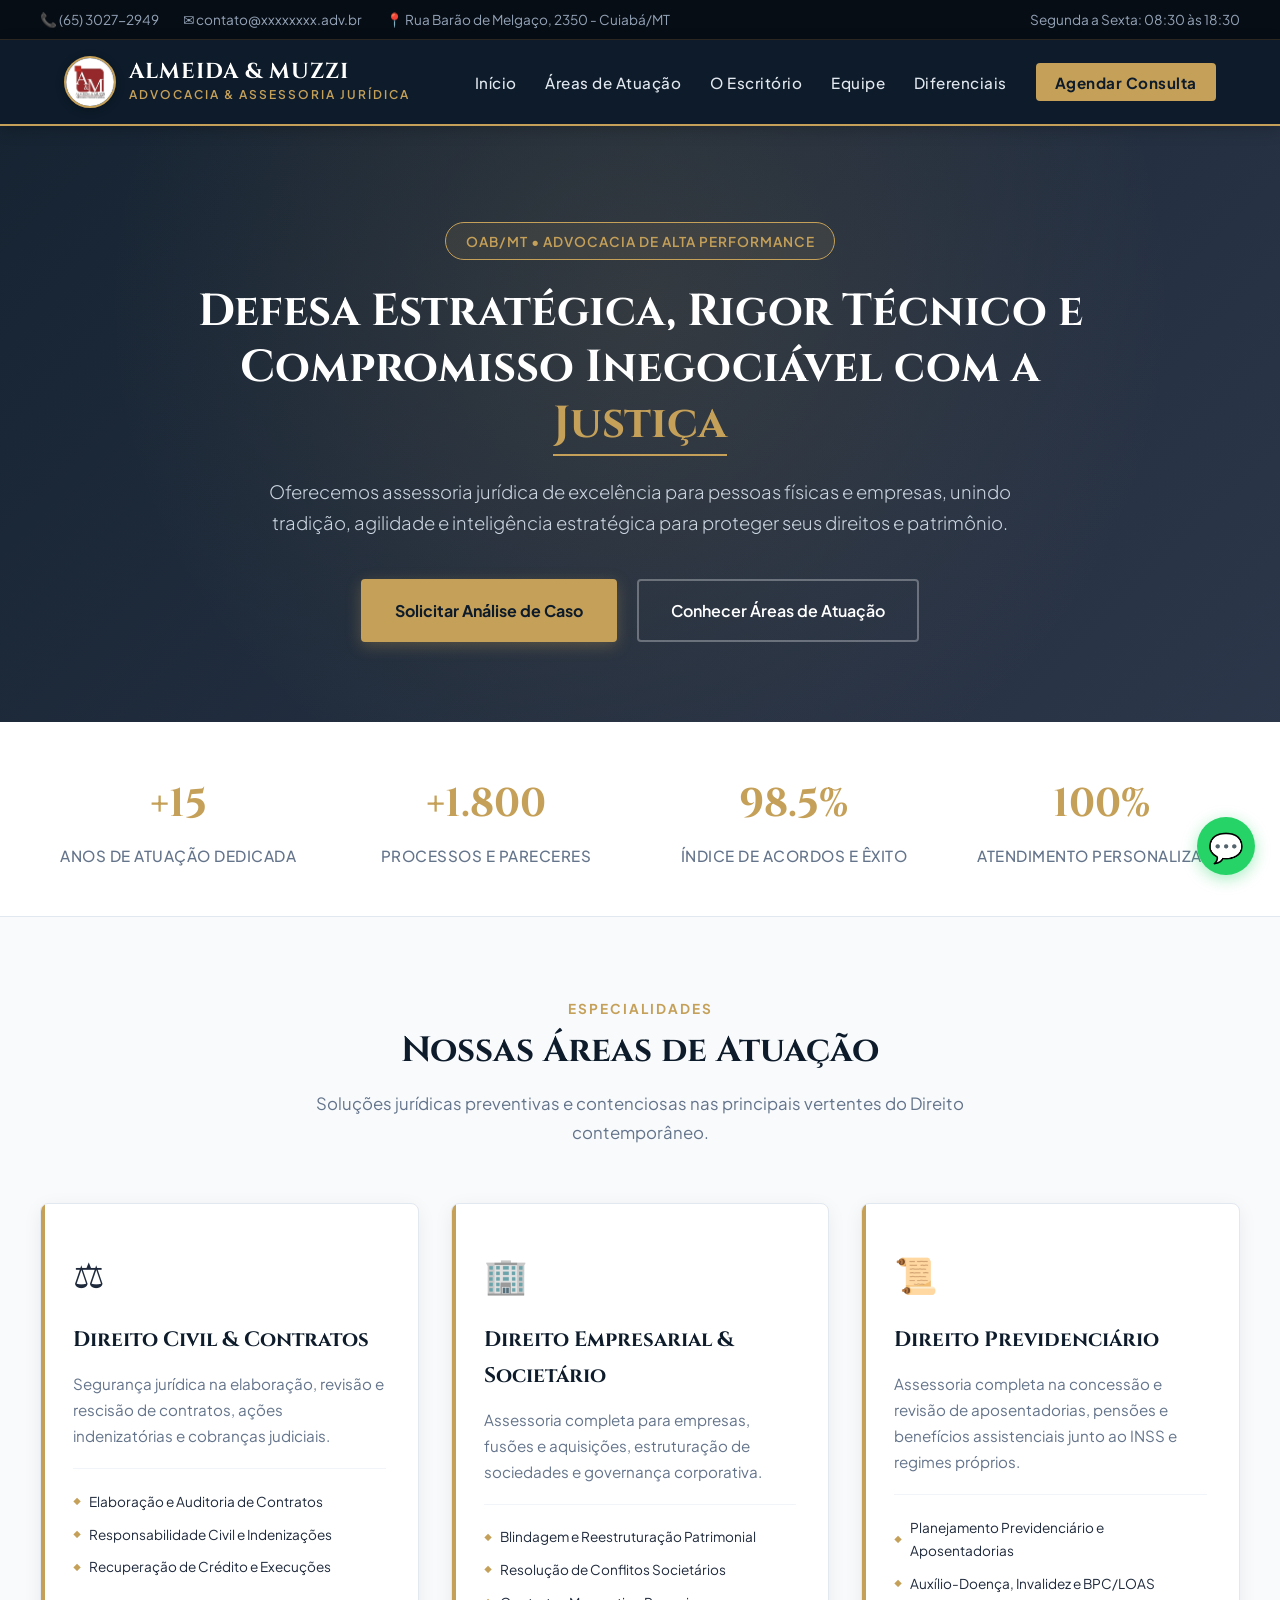
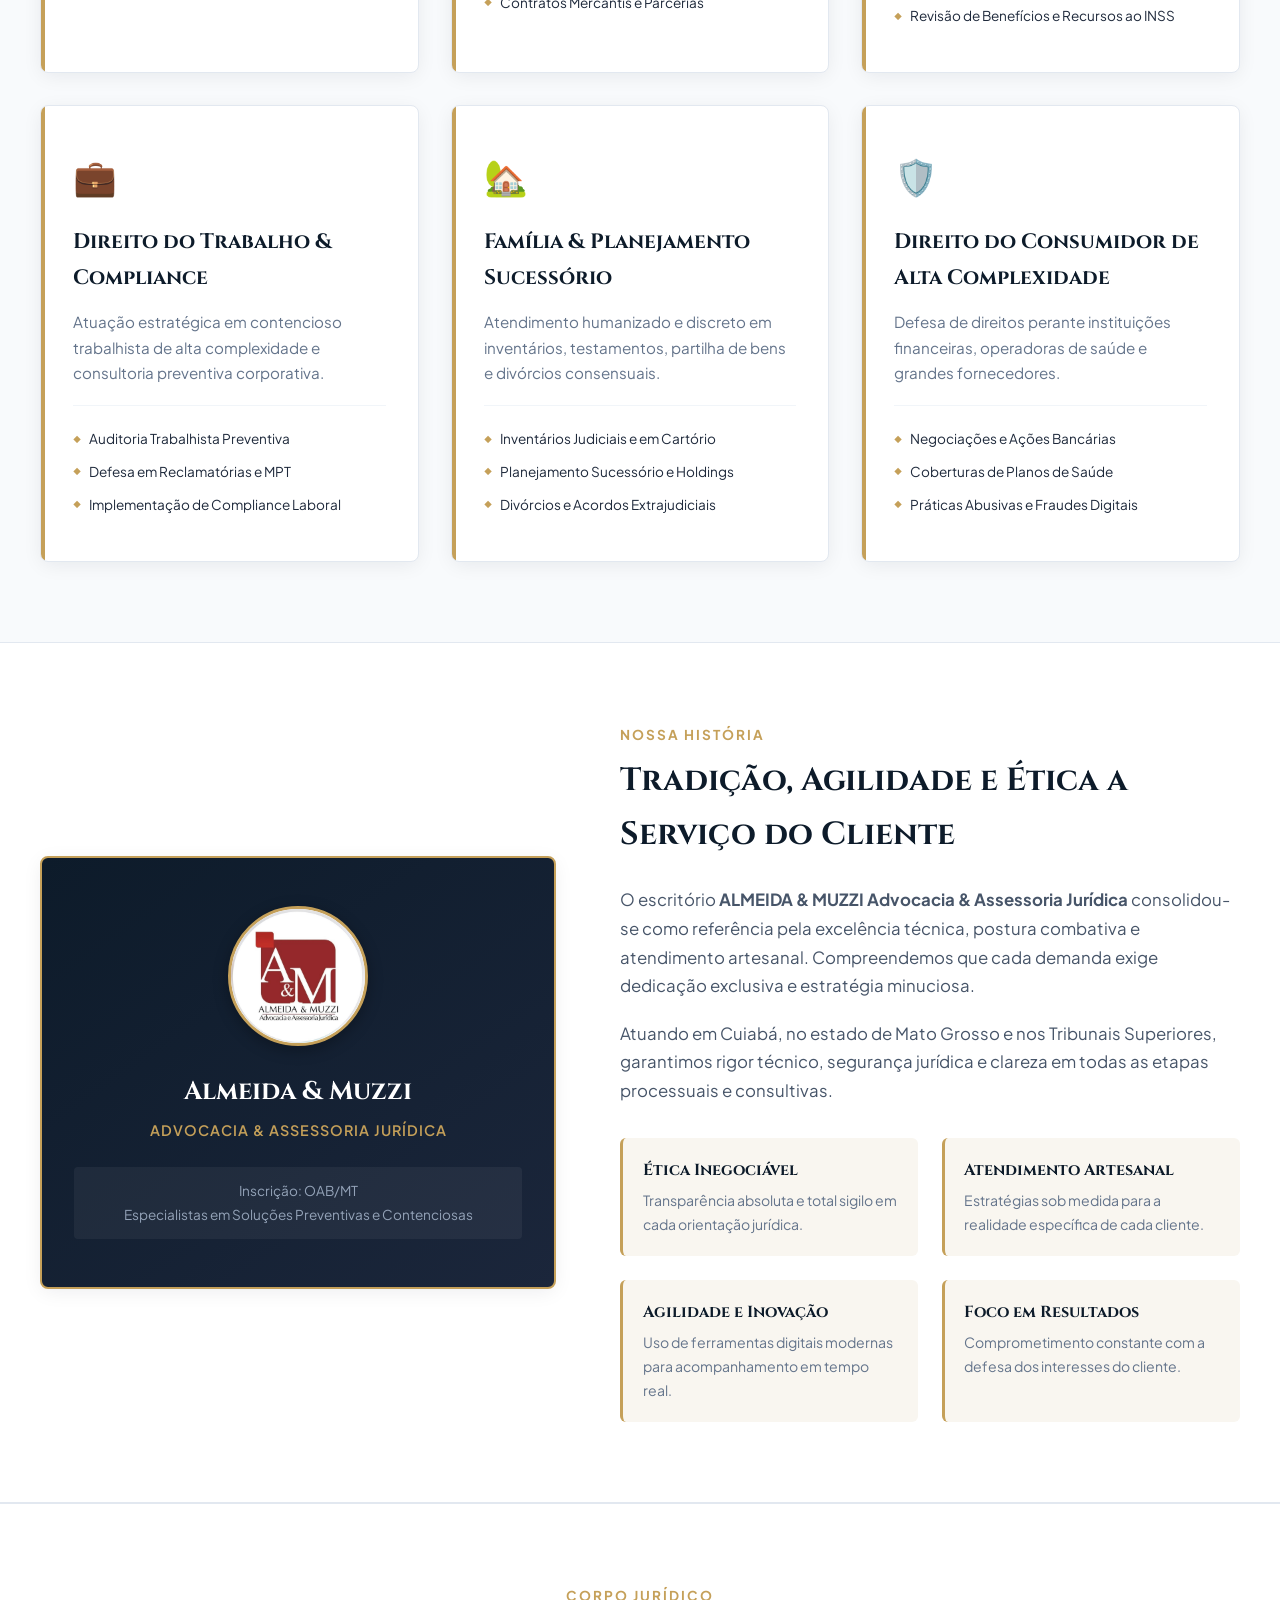
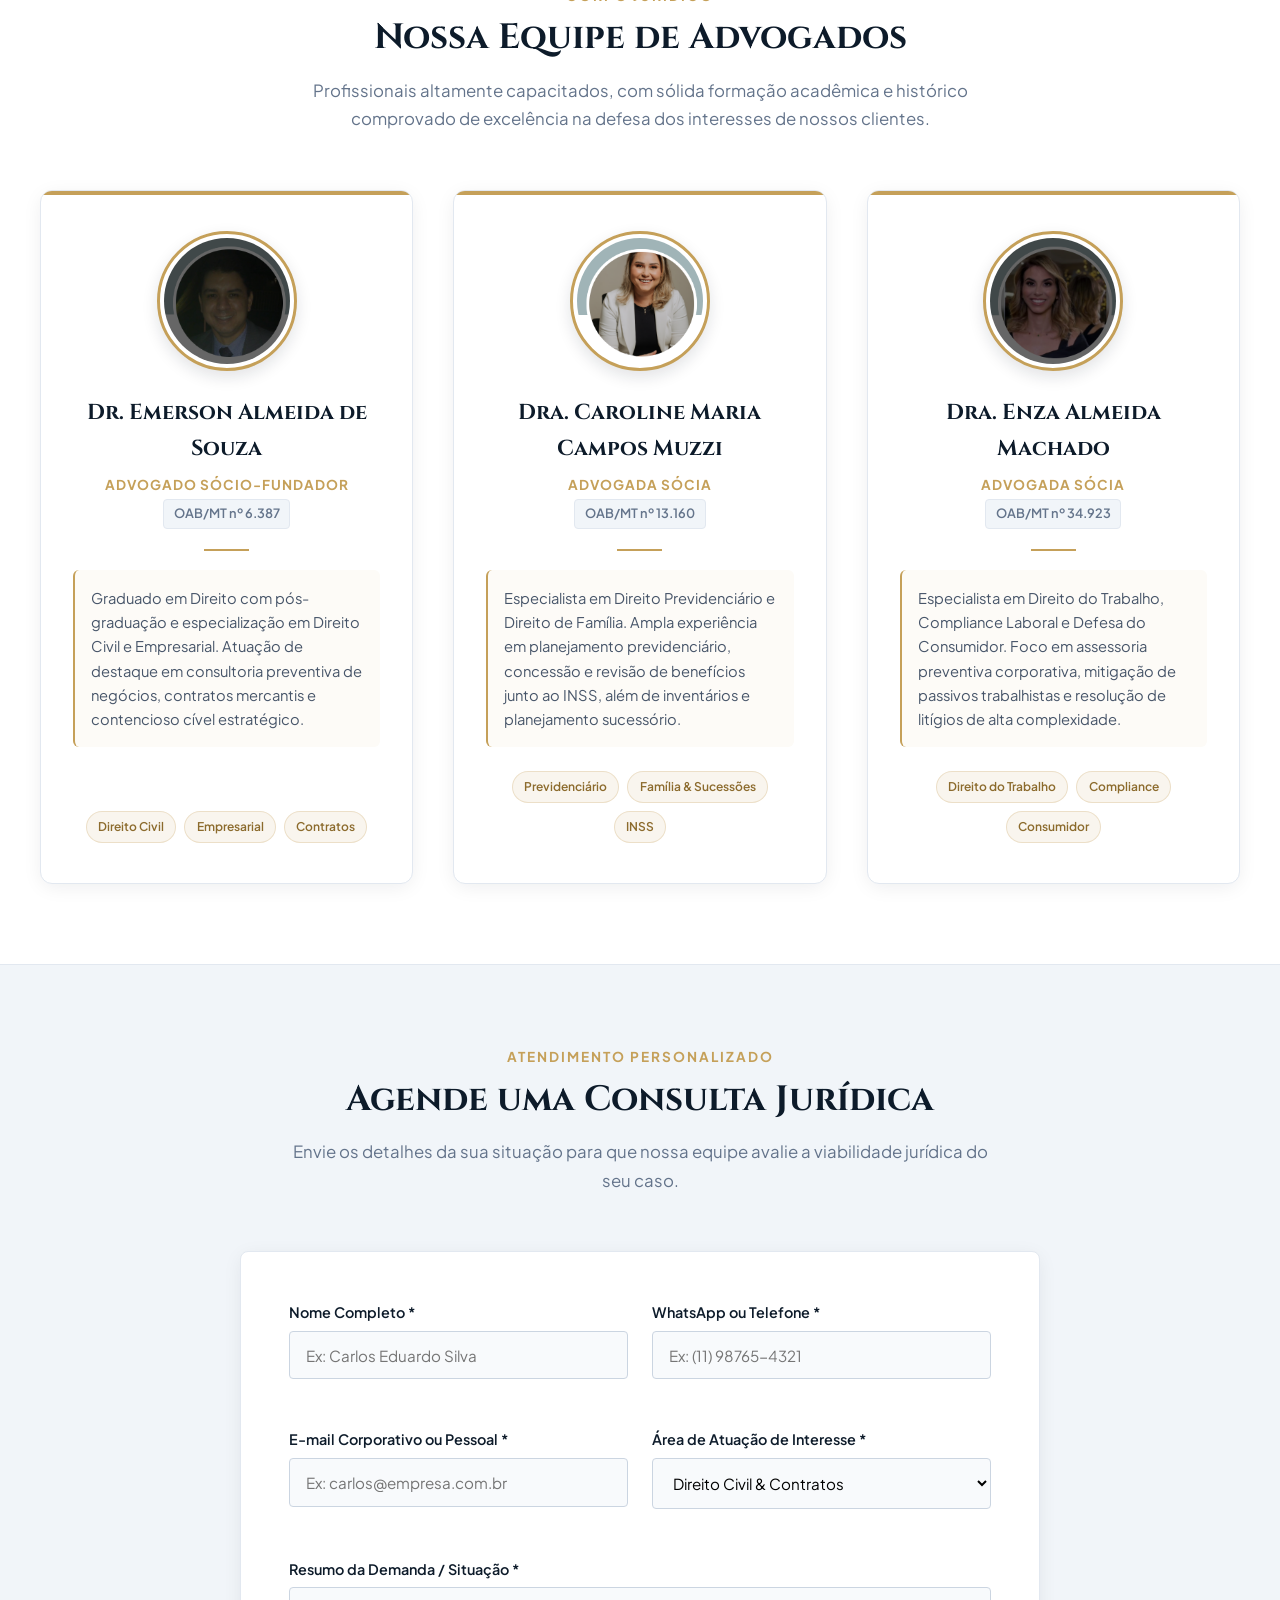
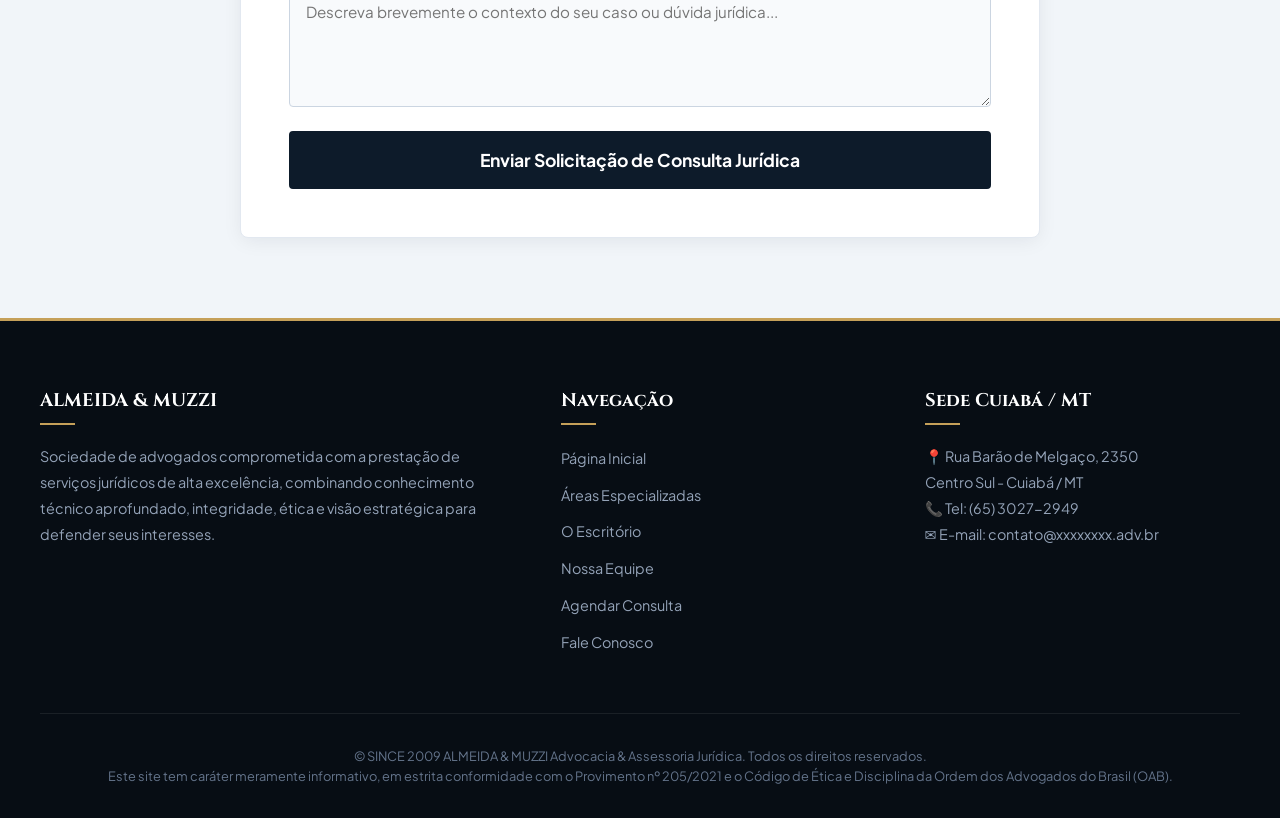
==== index.html @ ec12ce25 "first commit" ====
<!DOCTYPE html>
<html lang="pt-BR">
<head>
    <meta charset="UTF-8">
    <meta name="viewport" content="width=device-width, initial-scale=1.0">
    <title>ALMEIDA & MUZZI | Advocacia &amp; Assessoria Jurídica</title>
    
    <!-- Metatags para SEO e apresentação institucional -->
    <meta name="description" content="Escritório de advocacia especializado em Direito Civil, Empresarial, Previdenciário e Trabalhista. Atendimento personalizado de alta performance.">
    
    <!-- Favicon com a logo oficial -->
    <link rel="icon" type="image/jpeg" href="image/logo.jpg">
    
    <!-- Folha de estilos externa na pasta css -->
    <link rel="stylesheet" href="css/estilo.css">
    
    <!-- Script de interatividade externo na pasta javascript -->
    <script src="javascript/script.js" defer></script>
</head>
<body>

    <!-- BARRA SUPERIOR INSTITUCIONAL -->
    <div class="topo-institucional">
        <div class="topo-conteudo">
            <div class="contato-rapido">
                <span>📞 (65) 3027-2949</span>
                <span>✉️ contato@xxxxxxxx.adv.br</span>
                <span>📍 Rua Barão de Melgaço, 2350 - Cuiabá/MT</span>
            </div>
            <div>
                <span>Segunda a Sexta: 08:30 às 18:30</span>
            </div>
        </div>
    </div>

    <!-- CABEÇALHO SEMÂNTICO (<header>) -->
    <header class="cabecalho-principal">
        <div class="nav-container">
            <!-- Marca e Logotipo Oficial -->
            <a href="#inicio" class="marca-escritorio" aria-label="Página inicial de Almeida & Muzzi Advocacia">
                <img src="image/logo.jpg" alt="Logotipo Almeida &amp; Muzzi Advocacia e Assessoria Jurídica" class="logo-imagem">
                <div class="marca-texto">
                    <h1>ALMEIDA &amp; MUZZI</h1>
                    <span>Advocacia &amp; Assessoria Jurídica</span>
                </div>
            </a>

            <!-- Menu de Navegação Semântico (<nav>) -->
            <nav class="menu-navegacao" aria-label="Menu principal">
                <ul>
                    <li><a href="#inicio">Início</a></li>
                    <li><a href="#areas">Áreas de Atuação</a></li>
                    <li><a href="#sobre">O Escritório</a></li>
                    <li><a href="#equipe">Equipe</a></li>
                    <li><a href="#diferenciais">Diferenciais</a></li>
                    <li><a href="#agendamento" class="btn-consulta-header">Agendar Consulta</a></li>
                </ul>
            </nav>
        </div>
    </header>

    <!-- CONTEÚDO PRINCIPAL (<main>) -->
    <main>

        <!-- SEÇÃO HERO / BANNER PRINCIPAL -->
        <section id="inicio" class="hero-advocacia">
            <div class="hero-conteudo">
                <div class="selo-oab">OAB/MT • Advocacia de Alta Performance</div>
                <h2>Defesa Estratégica, Rigor Técnico e Compromisso Inegociável com a <em>Justiça</em></h2>
                <p class="hero-descricao">
                    Oferecemos assessoria jurídica de excelência para pessoas físicas e empresas, unindo tradição, agilidade e inteligência estratégica para proteger seus direitos e patrimônio.
                </p>
                <div class="hero-botoes">
                    <a href="#agendamento" class="btn-ouro">Solicitar Análise de Caso</a>
                    <a href="#areas" class="btn-transparente">Conhecer Áreas de Atuação</a>
                </div>
            </div>
        </section>

        <!-- FAIXA DE ESTATÍSTICAS E CONQUISTAS -->
        <section class="faixa-estatisticas" aria-label="Métricas e conquistas do escritório">
            <div class="grid-estatisticas">
                <div class="item-stat">
                    <h3>+15</h3>
                    <p>Anos de Atuação Dedicada</p>
                </div>
                <div class="item-stat">
                    <h3>+1.800</h3>
                    <p>Processos e Pareceres</p>
                </div>
                <div class="item-stat">
                    <h3>98.5%</h3>
                    <p>Índice de Acordos e Êxito</p>
                </div>
                <div class="item-stat">
                    <h3>100%</h3>
                    <p>Atendimento Personalizado</p>
                </div>
            </div>
        </section>

        <!-- SEÇÃO: ÁREAS DE ATUAÇÃO -->
        <section id="areas" class="secao">
            <div class="container">
                <div class="cabecalho-secao">
                    <span class="subtitulo-secao">Especialidades</span>
                    <h2 class="titulo-secao">Nossas Áreas de Atuação</h2>
                    <p class="descricao-secao">
                        Soluções jurídicas preventivas e contenciosas nas principais vertentes do Direito contemporâneo.
                    </p>
                </div>

                <div class="grid-areas">
                    <!-- Área 1 -->
                    <article class="card-area">
                        <span class="icone-area">⚖️</span>
                        <h3>Direito Civil &amp; Contratos</h3>
                        <p>Segurança jurídica na elaboração, revisão e rescisão de contratos, ações indenizatórias e cobranças judiciais.</p>
                        <ul class="lista-servicos">
                            <li>Elaboração e Auditoria de Contratos</li>
                            <li>Responsabilidade Civil e Indenizações</li>
                            <li>Recuperação de Crédito e Execuções</li>
                        </ul>
                    </article>

                    <!-- Área 2 -->
                    <article class="card-area">
                        <span class="icone-area">🏢</span>
                        <h3>Direito Empresarial &amp; Societário</h3>
                        <p>Assessoria completa para empresas, fusões e aquisições, estruturação de sociedades e governança corporativa.</p>
                        <ul class="lista-servicos">
                            <li>Blindagem e Reestruturação Patrimonial</li>
                            <li>Resolução de Conflitos Societários</li>
                            <li>Contratos Mercantis e Parcerias</li>
                        </ul>
                    </article>

                    <!-- Área 3 -->
                    <article class="card-area">
                        <span class="icone-area">📜</span>
                        <h3>Direito Previdenciário</h3>
                        <p>Assessoria completa na concessão e revisão de aposentadorias, pensões e benefícios assistenciais junto ao INSS e regimes próprios.</p>
                        <ul class="lista-servicos">
                            <li>Planejamento Previdenciário e Aposentadorias</li>
                            <li>Auxílio-Doença, Invalidez e BPC/LOAS</li>
                            <li>Revisão de Benefícios e Recursos ao INSS</li>
                        </ul>
                    </article>

                    <!-- Área 4 -->
                    <article class="card-area">
                        <span class="icone-area">💼</span>
                        <h3>Direito do Trabalho &amp; Compliance</h3>
                        <p>Atuação estratégica em contencioso trabalhista de alta complexidade e consultoria preventiva corporativa.</p>
                        <ul class="lista-servicos">
                            <li>Auditoria Trabalhista Preventiva</li>
                            <li>Defesa em Reclamatórias e MPT</li>
                            <li>Implementação de Compliance Laboral</li>
                        </ul>
                    </article>

                    <!-- Área 5 -->
                    <article class="card-area">
                        <span class="icone-area">🏡</span>
                        <h3>Família &amp; Planejamento Sucessório</h3>
                        <p>Atendimento humanizado e discreto em inventários, testamentos, partilha de bens e divórcios consensuais.</p>
                        <ul class="lista-servicos">
                            <li>Inventários Judiciais e em Cartório</li>
                            <li>Planejamento Sucessório e Holdings</li>
                            <li>Divórcios e Acordos Extrajudiciais</li>
                        </ul>
                    </article>

                    <!-- Área 6 -->
                    <article class="card-area">
                        <span class="icone-area">🛡️</span>
                        <h3>Direito do Consumidor de Alta Complexidade</h3>
                        <p>Defesa de direitos perante instituições financeiras, operadoras de saúde e grandes fornecedores.</p>
                        <ul class="lista-servicos">
                            <li>Negociações e Ações Bancárias</li>
                            <li>Coberturas de Planos de Saúde</li>
                            <li>Práticas Abusivas e Fraudes Digitais</li>
                        </ul>
                    </article>
                </div>
            </div>
        </section>

        <!-- SEÇÃO: QUEM SOMOS / ADVOGADO PRINCIPAL -->
        <section id="sobre" class="secao secao-sobre">
            <div class="container">
                <div class="layout-sobre">
                    <!-- Cartão Institucional dos Sócios -->
                    <div class="perfil-advogado">
                        <div class="avatar-advogado">
                            <img src="image/logo.jpg" alt="Logotipo Oficial Almeida &amp; Muzzi Advocacia">
                        </div>
                        <h3>Almeida &amp; Muzzi</h3>
                        <p class="perfil-cargo">Advocacia &amp; Assessoria Jurídica</p>
                        <div class="credenciais-oab">
                            <p>Inscrição: OAB/MT</p>
                            <p>Especialistas em Soluções Preventivas e Contenciosas</p>
                        </div>
                    </div>

                    <!-- Texto Institucional e Valores -->
                    <div class="texto-sobre">
                        <span class="subtitulo-secao">Nossa História</span>
                        <h3>Tradição, Agilidade e Ética a Serviço do Cliente</h3>
                        <p>
                            O escritório <strong>ALMEIDA &amp; MUZZI Advocacia &amp; Assessoria Jurídica</strong> consolidou-se como referência pela excelência técnica, postura combativa e atendimento artesanal. Compreendemos que cada demanda exige dedicação exclusiva e estratégia minuciosa.
                        </p>
                        <p>
                            Atuando em Cuiabá, no estado de Mato Grosso e nos Tribunais Superiores, garantimos rigor técnico, segurança jurídica e clareza em todas as etapas processuais e consultivas.
                        </p>

                        <!-- Pilares Éticos -->
                        <div class="pilares-eticos" id="diferenciais">
                            <div class="pilar">
                                <strong>Ética Inegociável</strong>
                                <p>Transparência absoluta e total sigilo em cada orientação jurídica.</p>
                            </div>
                            <div class="pilar">
                                <strong>Atendimento Artesanal</strong>
                                <p>Estratégias sob medida para a realidade específica de cada cliente.</p>
                            </div>
                            <div class="pilar">
                                <strong>Agilidade e Inovação</strong>
                                <p>Uso de ferramentas digitais modernas para acompanhamento em tempo real.</p>
                            </div>
                            <div class="pilar">
                                <strong>Foco em Resultados</strong>
                                <p>Comprometimento constante com a defesa dos interesses do cliente.</p>
                            </div>
                        </div>
                    </div>
                </div>
            </div>
        </section>

        <!-- SEÇÃO: CORPO JURÍDICO / EQUIPE -->
        <section id="equipe" class="secao secao-equipe">
            <div class="container">
                <div class="cabecalho-secao">
                    <span class="subtitulo-secao">Corpo Jurídico</span>
                    <h2 class="titulo-secao">Nossa Equipe de Advogados</h2>
                    <p class="descricao-secao">
                        Profissionais altamente capacitados, com sólida formação acadêmica e histórico comprovado de excelência na defesa dos interesses de nossos clientes.
                    </p>
                </div>

                <div class="grid-equipe">
                    <!-- Profissional 1 -->
                    <article class="card-membro">
                        <div class="moldura-foto-membro">
                            <img src="image/equipe-1.png" alt="Foto do Dr. Hermes Pamplona" class="foto-membro">
                        </div>
                        <div class="info-membro">
                            <h3>Dr. Emerson Almeida de Souza</h3>
                            <p class="cargo-membro">Advogado Sócio-Fundador</p>
                            <span class="oab-membro">OAB/MT nº 6.387</span>
                            <div class="divisor-membro"></div>
                            <p class="curriculo-membro">
                                Graduado em Direito com pós-graduação e especialização em Direito Civil e Empresarial. Atuação de destaque em consultoria preventiva de negócios, contratos mercantis e contencioso cível estratégico.
                            </p>
                            <div class="especialidades-membro">
                                <span>Direito Civil</span>
                                <span>Empresarial</span>
                                <span>Contratos</span>
                            </div>
                        </div>
                    </article>

                    <!-- Profissional 2 -->
                    <article class="card-membro">
                        <div class="moldura-foto-membro">
                            <img src="image/equipe-2.png" alt="Foto da Dra. [Nome da Advogada]" class="foto-membro">
                        </div>
                        <div class="info-membro">
                            <h3>Dra. Caroline Maria Campos Muzzi</h3>
                            <p class="cargo-membro">Advogada Sócia</p>
                            <span class="oab-membro">OAB/MT nº 13.160</span>
                            <div class="divisor-membro"></div>
                            <p class="curriculo-membro">
                                Especialista em Direito Previdenciário e Direito de Família. Ampla experiência em planejamento previdenciário, concessão e revisão de benefícios junto ao INSS, além de inventários e planejamento sucessório.
                            </p>
                            <div class="especialidades-membro">
                                <span>Previdenciário</span>
                                <span>Família &amp; Sucessões</span>
                                <span>INSS</span>
                            </div>
                        </div>
                    </article>

                    <!-- Profissional 3 -->
                    <article class="card-membro">
                        <div class="moldura-foto-membro">
                            <img src="image/equipe-3.png" alt="Foto da Dra. [Nome da Advogada]" class="foto-membro">
                        </div>
                        <div class="info-membro">
                            <h3>Dra. Enza Almeida Machado</h3>
                            <p class="cargo-membro">Advogada Sócia</p>
                            <span class="oab-membro">OAB/MT nº 34.923</span>
                            <div class="divisor-membro"></div>
                            <p class="curriculo-membro">
                                Especialista em Direito do Trabalho, Compliance Laboral e Defesa do Consumidor. Foco em assessoria preventiva corporativa, mitigação de passivos trabalhistas e resolução de litígios de alta complexidade.
                            </p>
                            <div class="especialidades-membro">
                                <span>Direito do Trabalho</span>
                                <span>Compliance</span>
                                <span>Consumidor</span>
                            </div>
                        </div>
                    </article>
                </div>
            </div>
        </section>

        <!-- SEÇÃO INTERATIVA: AGENDAMENTO DE CONSULTA -->
        <section id="agendamento" class="secao secao-agendamento">
            <div class="container">
                <div class="cabecalho-secao">
                    <span class="subtitulo-secao">Atendimento Personalizado</span>
                    <h2 class="titulo-secao">Agende uma Consulta Jurídica</h2>
                    <p class="descricao-secao">
                        Envie os detalhes da sua situação para que nossa equipe avalie a viabilidade jurídica do seu caso.
                    </p>
                </div>

                <div class="card-formulario-consulta">
                    <form id="form-consulta" novalidate>
                        <div class="grupo-campos">
                            <div class="campo">
                                <label for="nome">Nome Completo *</label>
                                <input type="text" id="nome" name="nome" placeholder="Ex: Carlos Eduardo Silva" required>
                            </div>
                            <div class="campo">
                                <label for="telefone">WhatsApp ou Telefone *</label>
                                <input type="tel" id="telefone" name="telefone" placeholder="Ex: (11) 98765-4321" required>
                            </div>
                        </div>

                        <div class="grupo-campos">
                            <div class="campo">
                                <label for="email">E-mail Corporativo ou Pessoal *</label>
                                <input type="email" id="email" name="email" placeholder="Ex: carlos@empresa.com.br" required>
                            </div>
                            <div class="campo">
                                <label for="area">Área de Atuação de Interesse *</label>
                                <select id="area" name="area" required>
                                    <option value="Direito Civil &amp; Contratos">Direito Civil &amp; Contratos</option>
                                    <option value="Direito Empresarial &amp; Societário">Direito Empresarial &amp; Societário</option>
                                    <option value="Direito Previdenciário">Direito Previdenciário &amp; Benefícios</option>
                                    <option value="Direito do Trabalho">Direito do Trabalho &amp; Compliance</option>
                                    <option value="Direito de Família &amp; Sucessões">Direito de Família &amp; Sucessões</option>
                                    <option value="Outro Assunto Jurídico">Outro Assunto Jurídico</option>
                                </select>
                            </div>
                        </div>

                        <div class="campo">
                            <label for="mensagem">Resumo da Demanda / Situação *</label>
                            <textarea id="mensagem" name="mensagem" placeholder="Descreva brevemente o contexto do seu caso ou dúvida jurídica..." required></textarea>
                        </div>

                        <!-- Botão interativo de submissão -->
                        <button type="submit" id="btn-submeter" class="btn-submeter-consulta">
                            Enviar Solicitação de Consulta Jurídica
                        </button>

                        <!-- Mensagem dinâmica de confirmação via JS -->
                        <div id="mensagem-confirmacao" class="mensagem-confirmacao" role="alert"></div>
                    </form>
                </div>
            </div>
        </section>

    </main>

    <!-- RODAPÉ INSTITUCIONAL (<footer>) -->
    <footer class="rodape-advocacia" id="contato">
        <div class="grid-rodape">
            <!-- Coluna 1: Sobre o Escritório -->
            <div class="coluna-rodape">
                <h4>ALMEIDA &amp; MUZZI</h4>
                <p>
                    Sociedade de advogados comprometida com a prestação de serviços jurídicos de alta excelência, combinando conhecimento técnico aprofundado, integridade, ética e visão estratégica para defender seus interesses.
                </p>
            </div>

            <!-- Coluna 2: Links Rápidos -->
            <div class="coluna-rodape">
                <h4>Navegação</h4>
                <ul class="links-rodape">
                    <li><a href="#inicio">Página Inicial</a></li>
                    <li><a href="#areas">Áreas Especializadas</a></li>
                    <li><a href="#sobre">O Escritório</a></li>
                    <li><a href="#equipe">Nossa Equipe</a></li>
                    <li><a href="#agendamento">Agendar Consulta</a></li>
                    <li><a href="#contato">Fale Conosco</a></li>
                </ul>
            </div>

            <!-- Coluna 3: Contato & Localização -->
            <div class="coluna-rodape">
                <h4>Sede Cuiabá / MT</h4>
                <address style="font-style: normal; font-size: 0.9rem; line-height: 1.8;">
                    <p>📍 Rua Barão de Melgaço, 2350</p>
                    <p>Centro Sul - Cuiabá / MT</p>
                    <p>📞 Tel: (65) 3027-2949</p>
                    <p>✉️ E-mail: contato@xxxxxxxx.adv.br</p>
                </address>
            </div>
        </div>

        <!-- AVISO DE CONFORMIDADE COM A OAB -->
        <div class="aviso-oab">
            <p>
                &copy; SINCE 2009 ALMEIDA &amp; MUZZI Advocacia &amp; Assessoria Jurídica. Todos os direitos reservados.<br>
                Este site tem caráter meramente informativo, em estrita conformidade com o Provimento nº 205/2021 e o Código de Ética e Disciplina da Ordem dos Advogados do Brasil (OAB).
            </p>
        </div>
    </footer>

    <!-- BOTÃO FLUTUANTE PARA CONTATO RÁPIDO -->
    <a href="#agendamento" class="whatsapp-flutuante" aria-label="Solicitar agendamento rápido" title="Solicitar agendamento">💬</a>

</body>
</html>
---- css/estilo.css ----
/* ========================================================
   HERMES PAMPLONA ADVOCACIA & CONSULTORIA JURÍDICA
   Folha de Estilos Oficial (Design Jurídico Moderno & Sofisticado)
   ======================================================== */

@import url('https://fonts.googleapis.com/css2?family=Cinzel:wght@500;600;700;800&family=Plus+Jakarta+Sans:wght@300;400;500;600;700&display=swap');

/* --- VARIÁVEIS GLOBAIS DE DESIGN JURÍDICO --- */
:root {
    /* Paleta Nobre: Azul Petróleo Profundo, Grafite e Ouro Envelhecido */
    --cor-primaria: #0d1b2a;         /* Azul Navy Profundo / Autoridade */
    --cor-primaria-leve: #1b263b;    /* Tom intermediário */
    --cor-destaque: #c5a059;         /* Ouro Clássico Jurídico */
    --cor-destaque-hover: #b38e47;   /* Ouro escurecido para hover */
    --cor-destaque-suave: #f9f6f0;   /* Fundo suave com toque dourado */
    
    --cor-fundo: #f8fafc;
    --cor-card: #ffffff;
    --cor-texto: #1e293b;
    --cor-texto-suave: #64748b;
    --cor-borda: #e2e8f0;
    
    --fonte-titulo: 'Cinzel', Georgia, 'Times New Roman', serif;
    --fonte-corpo: 'Plus Jakarta Sans', system-ui, -apple-system, sans-serif;
    
    --sombra-card: 0 4px 20px -2px rgba(13, 27, 42, 0.08);
    --sombra-hover: 0 12px 30px -4px rgba(13, 27, 42, 0.15);
    --transicao: all 0.3s cubic-bezier(0.4, 0, 0.2, 1);
}

/* --- RESET & PADRONIZAÇÃO --- */
* {
    margin: 0;
    padding: 0;
    box-sizing: border-box;
}

html {
    scroll-behavior: smooth;
}

body {
    font-family: var(--fonte-corpo);
    background-color: var(--cor-fundo);
    color: var(--cor-texto);
    line-height: 1.7;
    overflow-x: hidden;
}

/* --- TOPO / BARRA SUPERIOR INSTITUCIONAL --- */
.topo-institucional {
    background-color: #070d14;
    color: #94a3b8;
    font-size: 0.85rem;
    padding: 0.5rem 1.5rem;
    border-bottom: 1px solid rgba(197, 160, 89, 0.2);
}

.topo-conteudo {
    max-width: 1200px;
    margin: 0 auto;
    display: flex;
    justify-content: space-between;
    align-items: center;
    flex-wrap: wrap;
    gap: 0.5rem;
}

.contato-rapido {
    display: flex;
    gap: 1.5rem;
}

.contato-rapido span {
    display: flex;
    align-items: center;
    gap: 0.4rem;
}

/* --- CABEÇALHO & NAVEGAÇÃO PRINCIPAL --- */
.cabecalho-principal {
    background-color: var(--cor-primaria);
    position: sticky;
    top: 0;
    z-index: 1000;
    box-shadow: 0 4px 15px rgba(0, 0, 0, 0.2);
    border-bottom: 2px solid var(--cor-destaque);
}

.nav-container {
    max-width: 1200px;
    margin: 0 auto;
    padding: 1rem 1.5rem;
    display: flex;
    justify-content: space-between;
    align-items: center;
}

.marca-escritorio {
    display: flex;
    align-items: center;
    gap: 0.8rem;
    text-decoration: none;
}

.logo-imagem {
    width: 52px;
    height: 52px;
    object-fit: cover;
    border-radius: 50%;
    border: 2px solid var(--cor-destaque);
    background-color: #ffffff;
    box-shadow: 0 2px 8px rgba(0, 0, 0, 0.25);
    transition: var(--transicao);
    display: block;
}

.marca-escritorio:hover .logo-imagem {
    transform: scale(1.06);
    border-color: #ffffff;
}

.logo-simbolo {
    font-family: var(--fonte-titulo);
    font-size: 1.8rem;
    font-weight: 700;
    color: var(--cor-destaque);
    border: 2px solid var(--cor-destaque);
    width: 48px;
    height: 48px;
    display: flex;
    align-items: center;
    justify-content: center;
    border-radius: 4px;
}

.marca-texto h1 {
    font-family: var(--fonte-titulo);
    font-size: 1.35rem;
    font-weight: 700;
    color: #ffffff;
    letter-spacing: 1px;
    line-height: 1.2;
}

.marca-texto span {
    font-size: 0.75rem;
    text-transform: uppercase;
    letter-spacing: 2px;
    color: var(--cor-destaque);
    font-weight: 600;
    display: block;
}

.menu-navegacao ul {
    display: flex;
    list-style: none;
    align-items: center;
    gap: 1.8rem;
}

.menu-navegacao a {
    color: #e2e8f0;
    text-decoration: none;
    font-size: 0.95rem;
    font-weight: 500;
    letter-spacing: 0.5px;
    transition: var(--transicao);
    position: relative;
    padding: 0.3rem 0;
}

.menu-navegacao a::after {
    content: '';
    position: absolute;
    bottom: 0;
    left: 0;
    width: 0%;
    height: 2px;
    background-color: var(--cor-destaque);
    transition: var(--transicao);
}

.menu-navegacao a:hover {
    color: var(--cor-destaque);
}

.menu-navegacao a:hover::after {
    width: 100%;
}

.btn-consulta-header {
    background-color: var(--cor-destaque);
    color: var(--cor-primaria) !important;
    padding: 0.6rem 1.2rem !important;
    border-radius: 4px;
    font-weight: 700 !important;
    letter-spacing: 0.5px;
}

.btn-consulta-header:hover {
    background-color: #ffffff !important;
    color: var(--cor-primaria) !important;
}

.btn-consulta-header::after {
    display: none !important;
}

/* --- BANNER PRINCIPAL (HERO SECTION) --- */
.hero-advocacia {
    position: relative;
    background: linear-gradient(135deg, rgba(13, 27, 42, 0.96) 0%, rgba(27, 38, 59, 0.92) 100%);
    color: #ffffff;
    padding: 6rem 1.5rem 5rem;
    text-align: center;
}

.hero-advocacia::before {
    content: '';
    position: absolute;
    top: 0;
    left: 0;
    right: 0;
    bottom: 0;
    background-image: radial-gradient(circle at 50% 30%, rgba(197, 160, 89, 0.12) 0%, transparent 70%);
    pointer-events: none;
}

.hero-conteudo {
    max-width: 900px;
    margin: 0 auto;
    position: relative;
    z-index: 1;
}

.selo-oab {
    display: inline-block;
    border: 1px solid var(--cor-destaque);
    color: var(--cor-destaque);
    padding: 0.4rem 1.2rem;
    border-radius: 50px;
    font-size: 0.85rem;
    font-weight: 600;
    letter-spacing: 1px;
    text-transform: uppercase;
    margin-bottom: 1.5rem;
    background: rgba(197, 160, 89, 0.1);
}

.hero-conteudo h2 {
    font-family: var(--fonte-titulo);
    font-size: 2.8rem;
    font-weight: 700;
    line-height: 1.25;
    margin-bottom: 1.5rem;
    color: #ffffff;
}

.hero-conteudo h2 em {
    font-style: normal;
    color: var(--cor-destaque);
    border-bottom: 2px solid var(--cor-destaque);
}

.hero-descricao {
    font-size: 1.15rem;
    color: #cbd5e1;
    max-width: 750px;
    margin: 0 auto 2.5rem;
    font-weight: 300;
}

.hero-botoes {
    display: flex;
    justify-content: center;
    gap: 1.2rem;
    flex-wrap: wrap;
}

.btn-ouro {
    background-color: var(--cor-destaque);
    color: var(--cor-primaria);
    font-family: var(--fonte-corpo);
    font-weight: 700;
    font-size: 1rem;
    padding: 1rem 2rem;
    border-radius: 4px;
    text-decoration: none;
    border: 2px solid var(--cor-destaque);
    cursor: pointer;
    transition: var(--transicao);
    box-shadow: 0 4px 15px rgba(197, 160, 89, 0.3);
}

.btn-ouro:hover {
    background-color: transparent;
    color: #ffffff;
    border-color: #ffffff;
    transform: translateY(-2px);
}

.btn-transparente {
    background-color: transparent;
    color: #ffffff;
    font-family: var(--fonte-corpo);
    font-weight: 600;
    font-size: 1rem;
    padding: 1rem 2rem;
    border-radius: 4px;
    text-decoration: none;
    border: 2px solid rgba(255, 255, 255, 0.3);
    cursor: pointer;
    transition: var(--transicao);
}

.btn-transparente:hover {
    border-color: var(--cor-destaque);
    color: var(--cor-destaque);
    background-color: rgba(197, 160, 89, 0.05);
}

/* --- BARRA DE NÚMEROS E CONQUISTAS --- */
.faixa-estatisticas {
    background-color: var(--cor-card);
    border-bottom: 1px solid var(--cor-borda);
    padding: 3rem 1.5rem;
}

.grid-estatisticas {
    max-width: 1200px;
    margin: 0 auto;
    display: grid;
    grid-template-columns: repeat(auto-fit, minmax(220px, 1fr));
    gap: 2rem;
    text-align: center;
}

.item-stat h3 {
    font-family: var(--fonte-titulo);
    font-size: 2.5rem;
    color: var(--cor-destaque);
    margin-bottom: 0.3rem;
}

.item-stat p {
    font-size: 0.95rem;
    color: var(--cor-texto-suave);
    font-weight: 500;
    text-transform: uppercase;
    letter-spacing: 0.5px;
}

/* --- SEÇÕES PADRÃO --- */
.secao {
    padding: 5rem 1.5rem;
}

.container {
    max-width: 1200px;
    margin: 0 auto;
}

.cabecalho-secao {
    text-align: center;
    max-width: 700px;
    margin: 0 auto 3.5rem;
}

.subtitulo-secao {
    font-size: 0.85rem;
    text-transform: uppercase;
    letter-spacing: 2px;
    color: var(--cor-destaque);
    font-weight: 700;
    margin-bottom: 0.5rem;
    display: block;
}

.titulo-secao {
    font-family: var(--fonte-titulo);
    font-size: 2.2rem;
    color: var(--cor-primaria);
    margin-bottom: 1rem;
    line-height: 1.3;
}

.descricao-secao {
    color: var(--cor-texto-suave);
    font-size: 1.05rem;
}

/* --- ÁREAS DE ATUAÇÃO JURÍDICA --- */
.grid-areas {
    display: grid;
    grid-template-columns: repeat(auto-fit, minmax(320px, 1fr));
    gap: 2rem;
}

.card-area {
    background-color: var(--cor-card);
    border: 1px solid var(--cor-borda);
    border-radius: 8px;
    padding: 2.5rem 2rem;
    box-shadow: var(--sombra-card);
    transition: var(--transicao);
    position: relative;
    overflow: hidden;
}

.card-area::before {
    content: '';
    position: absolute;
    top: 0;
    left: 0;
    width: 4px;
    height: 100%;
    background-color: var(--cor-destaque);
    transition: var(--transicao);
}

.card-area:hover {
    transform: translateY(-5px);
    box-shadow: var(--sombra-hover);
    border-color: var(--cor-destaque);
}

.card-area:hover::before {
    width: 8px;
}

.icone-area {
    font-size: 2.2rem;
    margin-bottom: 1.2rem;
    display: inline-block;
}

.card-area h3 {
    font-family: var(--fonte-titulo);
    font-size: 1.3rem;
    color: var(--cor-primaria);
    margin-bottom: 0.8rem;
}

.card-area p {
    color: var(--cor-texto-suave);
    font-size: 0.95rem;
    margin-bottom: 1.2rem;
}

.lista-servicos {
    list-style: none;
    font-size: 0.85rem;
    color: var(--cor-texto);
    border-top: 1px solid #f1f5f9;
    padding-top: 1rem;
}

.lista-servicos li {
    padding: 0.3rem 0;
    display: flex;
    align-items: center;
    gap: 0.5rem;
}

.lista-servicos li::before {
    content: '◆';
    color: var(--cor-destaque);
    font-size: 0.6rem;
}

/* --- QUEM SOMOS / ADVOGADO PRINCIPAL --- */
.secao-sobre {
    background-color: #ffffff;
    border-top: 1px solid var(--cor-borda);
    border-bottom: 1px solid var(--cor-borda);
}

.layout-sobre {
    display: grid;
    grid-template-columns: 1fr 1.2fr;
    gap: 4rem;
    align-items: center;
}

.perfil-advogado {
    background: linear-gradient(145deg, var(--cor-primaria), var(--cor-primaria-leve));
    color: #ffffff;
    padding: 3rem 2rem;
    border-radius: 8px;
    text-align: center;
    border: 2px solid var(--cor-destaque);
    box-shadow: var(--sombra-card);
}

.avatar-advogado {
    width: 140px;
    height: 140px;
    margin: 0 auto 1.5rem;
    border-radius: 50%;
    background-color: #ffffff;
    border: 3px solid var(--cor-destaque);
    display: flex;
    align-items: center;
    justify-content: center;
    overflow: hidden;
    box-shadow: 0 4px 15px rgba(0, 0, 0, 0.3);
}

.avatar-advogado img {
    width: 100%;
    height: 100%;
    object-fit: cover;
    display: block;
}

.perfil-advogado h3 {
    font-family: var(--fonte-titulo);
    font-size: 1.6rem;
    color: #ffffff;
    margin-bottom: 0.3rem;
}

.perfil-cargo {
    color: var(--cor-destaque);
    font-size: 0.9rem;
    font-weight: 600;
    text-transform: uppercase;
    letter-spacing: 1px;
    margin-bottom: 1.5rem;
}

.credenciais-oab {
    background-color: rgba(255, 255, 255, 0.05);
    padding: 0.8rem;
    border-radius: 4px;
    font-size: 0.85rem;
    color: #94a3b8;
}

.texto-sobre h3 {
    font-family: var(--fonte-titulo);
    font-size: 2rem;
    color: var(--cor-primaria);
    margin-bottom: 1.5rem;
}

.texto-sobre p {
    color: #475569;
    margin-bottom: 1.2rem;
    font-size: 1.05rem;
}

.pilares-eticos {
    display: grid;
    grid-template-columns: 1fr 1fr;
    gap: 1.5rem;
    margin-top: 2rem;
}

.pilar {
    background-color: var(--cor-destaque-suave);
    padding: 1.2rem;
    border-radius: 6px;
    border-left: 3px solid var(--cor-destaque);
}

.pilar strong {
    display: block;
    color: var(--cor-primaria);
    font-family: var(--fonte-titulo);
    font-size: 1rem;
    margin-bottom: 0.3rem;
}

.pilar p {
    font-size: 0.88rem;
    color: var(--cor-texto-suave);
    margin-bottom: 0;
}

/* --- SEÇÃO DA EQUIPE DE PROFISSIONAIS --- */
.secao-equipe {
    background-color: #ffffff;
    border-top: 1px solid var(--cor-borda);
    border-bottom: 1px solid var(--cor-borda);
}

.grid-equipe {
    display: grid;
    grid-template-columns: repeat(auto-fit, minmax(310px, 1fr));
    gap: 2.5rem;
}

.card-membro {
    background-color: var(--cor-card);
    border: 1px solid var(--cor-borda);
    border-radius: 12px;
    padding: 2.5rem 2rem;
    text-align: center;
    box-shadow: var(--sombra-card);
    transition: var(--transicao);
    display: flex;
    flex-direction: column;
    align-items: center;
    position: relative;
    overflow: hidden;
}

.card-membro::before {
    content: '';
    position: absolute;
    top: 0;
    left: 0;
    right: 0;
    height: 4px;
    background-color: var(--cor-destaque);
    transition: var(--transicao);
}

.card-membro:hover {
    transform: translateY(-8px);
    box-shadow: var(--sombra-hover);
    border-color: var(--cor-destaque);
}

.card-membro:hover::before {
    height: 6px;
}

.moldura-foto-membro {
    width: 140px;
    height: 140px;
    margin-bottom: 1.5rem;
    border-radius: 50%;
    border: 3px solid var(--cor-destaque);
    padding: 4px;
    background-color: #ffffff;
    box-shadow: 0 6px 16px rgba(13, 27, 42, 0.12);
    overflow: hidden;
    display: flex;
    align-items: center;
    justify-content: center;
    transition: var(--transicao);
}

.card-membro:hover .moldura-foto-membro {
    transform: scale(1.05);
    border-color: var(--cor-primaria);
}

.foto-membro {
    width: 100%;
    height: 100%;
    border-radius: 50%;
    object-fit: cover;
    display: block;
}

.info-membro {
    width: 100%;
    display: flex;
    flex-direction: column;
    align-items: center;
    flex: 1;
}

.info-membro h3 {
    font-family: var(--fonte-titulo);
    font-size: 1.35rem;
    color: var(--cor-primaria);
    margin-bottom: 0.3rem;
}

.cargo-membro {
    color: var(--cor-destaque);
    font-weight: 700;
    font-size: 0.85rem;
    text-transform: uppercase;
    letter-spacing: 1px;
    margin-bottom: 0.2rem;
}

.oab-membro {
    display: inline-block;
    font-size: 0.8rem;
    font-weight: 600;
    color: var(--cor-texto-suave);
    background-color: #f1f5f9;
    padding: 0.2rem 0.6rem;
    border-radius: 4px;
    margin-bottom: 1.2rem;
    border: 1px solid #e2e8f0;
}

.divisor-membro {
    width: 45px;
    height: 2px;
    background-color: var(--cor-destaque);
    margin-bottom: 1.2rem;
}

.curriculo-membro {
    font-size: 0.92rem;
    color: #475569;
    line-height: 1.65;
    margin-bottom: 1.5rem;
    text-align: left;
    background-color: #fdfbf7;
    padding: 1rem;
    border-radius: 6px;
    border-left: 2px solid var(--cor-destaque);
}

.especialidades-membro {
    display: flex;
    gap: 0.5rem;
    flex-wrap: wrap;
    justify-content: center;
    margin-top: auto;
    width: 100%;
}

.especialidades-membro span {
    background-color: rgba(197, 160, 89, 0.1);
    color: #8c6b2d;
    font-size: 0.75rem;
    font-weight: 600;
    padding: 0.3rem 0.7rem;
    border-radius: 50px;
    border: 1px solid rgba(197, 160, 89, 0.25);
}

/* --- ÁREA INTERATIVA / AGENDAMENTO DE CONSULTA --- */
.secao-agendamento {
    background-color: #f1f5f9;
}

.card-formulario-consulta {
    background-color: var(--cor-card);
    border-radius: 8px;
    padding: 3rem;
    box-shadow: var(--sombra-card);
    border: 1px solid var(--cor-borda);
    max-width: 800px;
    margin: 0 auto;
}

.grupo-campos {
    display: grid;
    grid-template-columns: 1fr 1fr;
    gap: 1.5rem;
    margin-bottom: 1.5rem;
}

.campo {
    display: flex;
    flex-direction: column;
    gap: 0.4rem;
    margin-bottom: 1.5rem;
}

.campo label {
    font-size: 0.9rem;
    font-weight: 600;
    color: var(--cor-primaria);
}

.campo input, 
.campo select, 
.campo textarea {
    font-family: var(--fonte-corpo);
    padding: 0.85rem 1rem;
    border: 1px solid #cbd5e1;
    border-radius: 4px;
    font-size: 0.95rem;
    background-color: #f8fafc;
    transition: var(--transicao);
}

.campo input:focus, 
.campo select:focus, 
.campo textarea:focus {
    outline: none;
    border-color: var(--cor-destaque);
    background-color: #ffffff;
    box-shadow: 0 0 0 3px rgba(197, 160, 89, 0.2);
}

.campo textarea {
    resize: vertical;
    min-height: 120px;
}

/* Botão interativo do formulário que muda de estado e cor */
.btn-submeter-consulta {
    background-color: var(--cor-primaria);
    color: #ffffff;
    font-family: var(--fonte-corpo);
    font-size: 1.1rem;
    font-weight: 700;
    padding: 1rem 2rem;
    border: 2px solid var(--cor-primaria);
    border-radius: 4px;
    cursor: pointer;
    width: 100%;
    transition: var(--transicao);
    display: flex;
    align-items: center;
    justify-content: center;
    gap: 0.5rem;
}

.btn-submeter-consulta:hover {
    background-color: var(--cor-destaque);
    border-color: var(--cor-destaque);
    color: var(--cor-primaria);
}

/* Feedback visual interativo */
.mensagem-confirmacao {
    display: none;
    margin-top: 1.5rem;
    padding: 1.2rem;
    background-color: #f0fdf4;
    border: 1px solid #86efac;
    color: #166534;
    border-radius: 6px;
    font-size: 0.95rem;
    text-align: center;
}

.mensagem-confirmacao.ativo {
    display: block;
    animation: fadeIn 0.4s ease-in-out;
}

@keyframes fadeIn {
    from { opacity: 0; transform: translateY(-5px); }
    to { opacity: 1; transform: translateY(0); }
}



/* --- RODAPÉ INSTITUCIONAL (CÓDIGO DE ÉTICA DA OAB) --- */
.rodape-advocacia {
    background-color: #070d14;
    color: #94a3b8;
    padding: 4rem 1.5rem 2rem;
    border-top: 3px solid var(--cor-destaque);
}

.grid-rodape {
    max-width: 1200px;
    margin: 0 auto;
    display: grid;
    grid-template-columns: 1.5fr 1fr 1fr;
    gap: 3rem;
    margin-bottom: 3rem;
}

.coluna-rodape h4 {
    font-family: var(--fonte-titulo);
    color: #ffffff;
    font-size: 1.15rem;
    margin-bottom: 1.2rem;
    position: relative;
    padding-bottom: 0.5rem;
}

.coluna-rodape h4::after {
    content: '';
    position: absolute;
    bottom: 0;
    left: 0;
    width: 35px;
    height: 2px;
    background-color: var(--cor-destaque);
}

.coluna-rodape p {
    font-size: 0.9rem;
    line-height: 1.8;
}

.links-rodape {
    list-style: none;
}

.links-rodape li {
    margin-bottom: 0.6rem;
}

.links-rodape a {
    color: #94a3b8;
    text-decoration: none;
    font-size: 0.9rem;
    transition: var(--transicao);
}

.links-rodape a:hover {
    color: var(--cor-destaque);
    padding-left: 5px;
}

.aviso-oab {
    max-width: 1200px;
    margin: 0 auto;
    padding-top: 2rem;
    border-top: 1px solid rgba(255, 255, 255, 0.08);
    text-align: center;
    font-size: 0.8rem;
    color: #64748b;
    line-height: 1.6;
}

/* --- BOTÃO WHATSAPP FLUTUANTE --- */
.whatsapp-flutuante {
    position: fixed;
    bottom: 25px;
    right: 25px;
    background-color: #25d366;
    color: #ffffff;
    width: 58px;
    height: 58px;
    border-radius: 50%;
    display: flex;
    align-items: center;
    justify-content: center;
    font-size: 1.8rem;
    box-shadow: 0 4px 15px rgba(37, 211, 102, 0.4);
    text-decoration: none;
    z-index: 999;
    transition: var(--transicao);
}

.whatsapp-flutuante:hover {
    transform: scale(1.1);
    box-shadow: 0 6px 20px rgba(37, 211, 102, 0.6);
}

/* --- COMPATIBILIDADE COM PÁGINAS ANTERIORES DO PROJETO --- */
.botao1, .botao2, .botao3, .botao4, .botao5 {
    display: inline-block;
    padding: 10px 20px;
    margin: 5px;
    text-decoration: none;
    border-radius: 5px;
    color: white;
    font-weight: bold;
}
.botao1 { background-color: #3b82f6; }
.botao2 { background-color: #10b981; }
.botao3 { background-color: #f59e0b; }
.botao4 { background-color: #ef4444; }
.botao5 { background-color: #8b5cf6; }

/* --- RESPONSIVIDADE (MOBILE-FRIENDLY) --- */
@media (max-width: 900px) {
    .layout-sobre {
        grid-template-columns: 1fr;
    }
    
    .grid-rodape {
        grid-template-columns: 1fr;
        gap: 2rem;
    }

    .hero-conteudo h2 {
        font-size: 2.1rem;
    }
}

@media (max-width: 650px) {
    .topo-conteudo {
        flex-direction: column;
        text-align: center;
    }

    .nav-container {
        flex-direction: column;
        gap: 1rem;
    }

    .menu-navegacao ul {
        flex-direction: column;
        gap: 0.8rem;
    }

    .grupo-campos {
        grid-template-columns: 1fr;
    }

    .pilares-eticos {
        grid-template-columns: 1fr;
    }

    .card-formulario-consulta {
        padding: 1.5rem;
    }
}
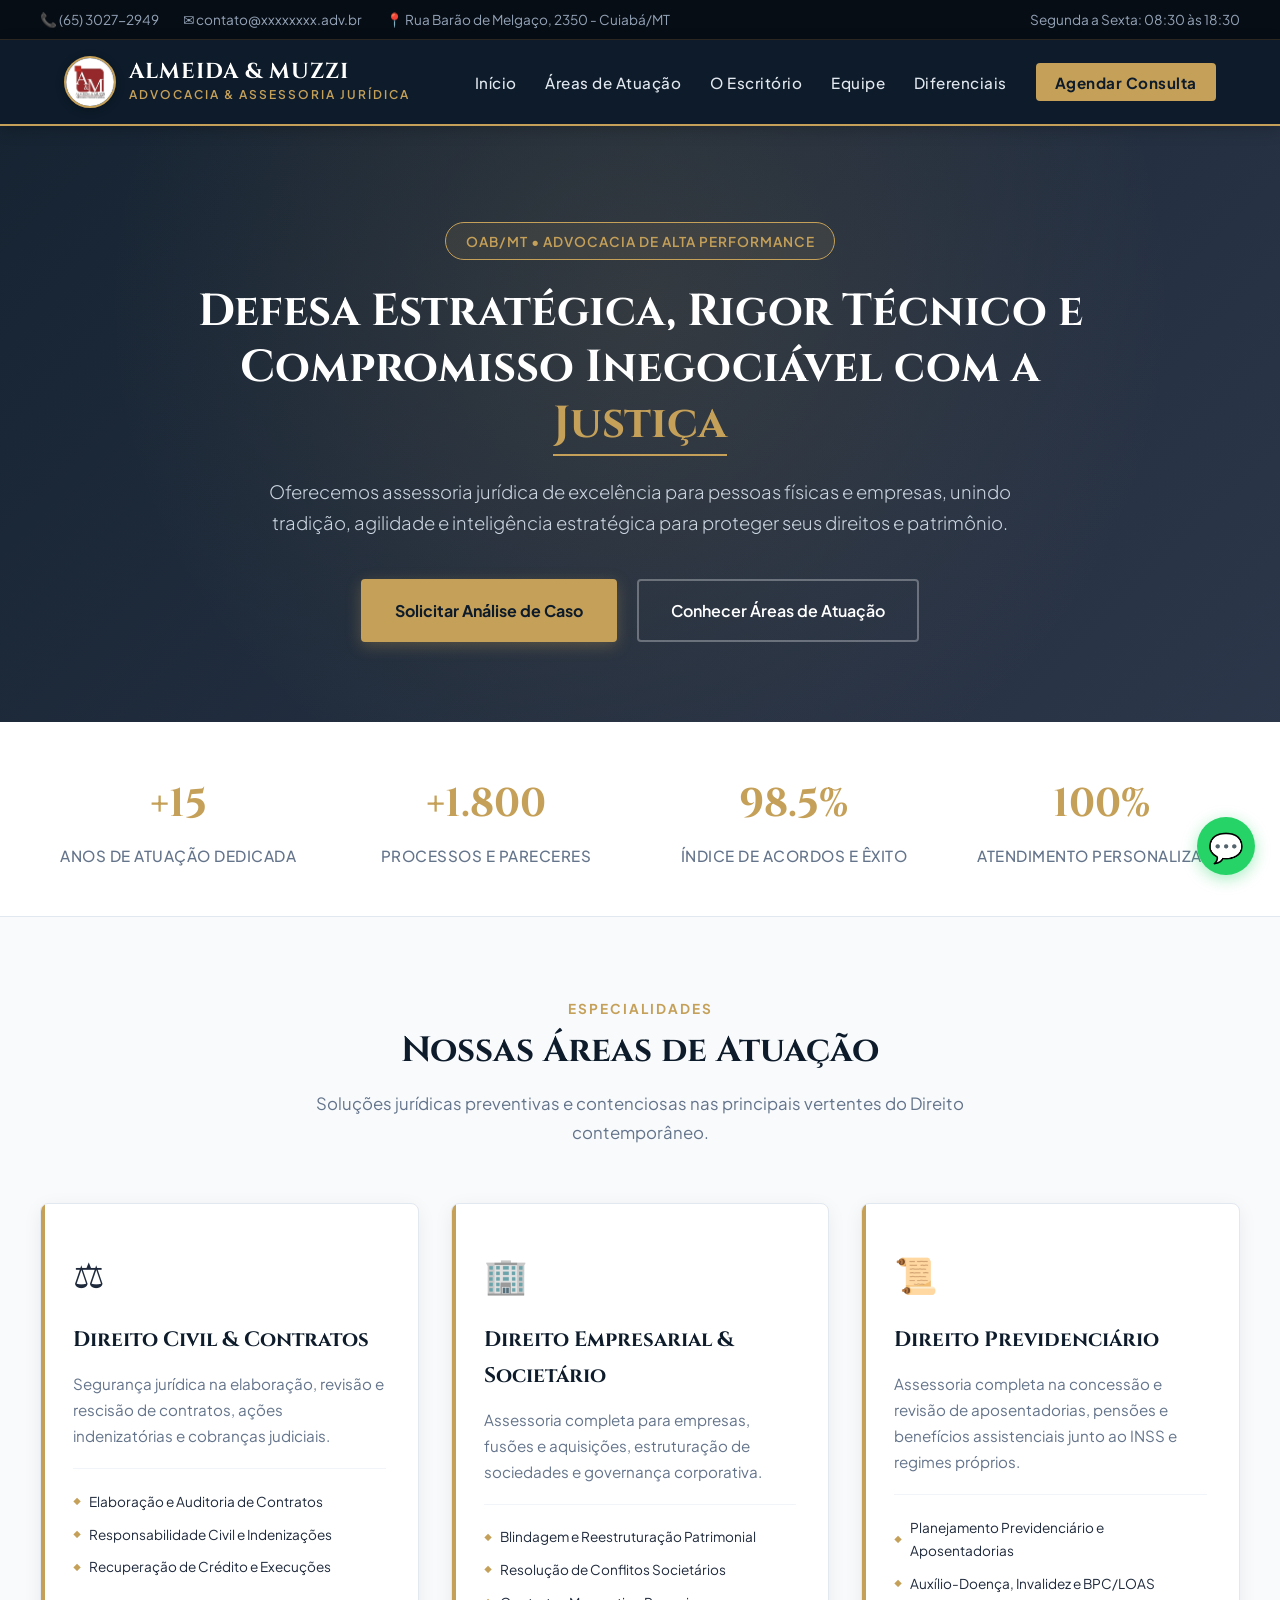
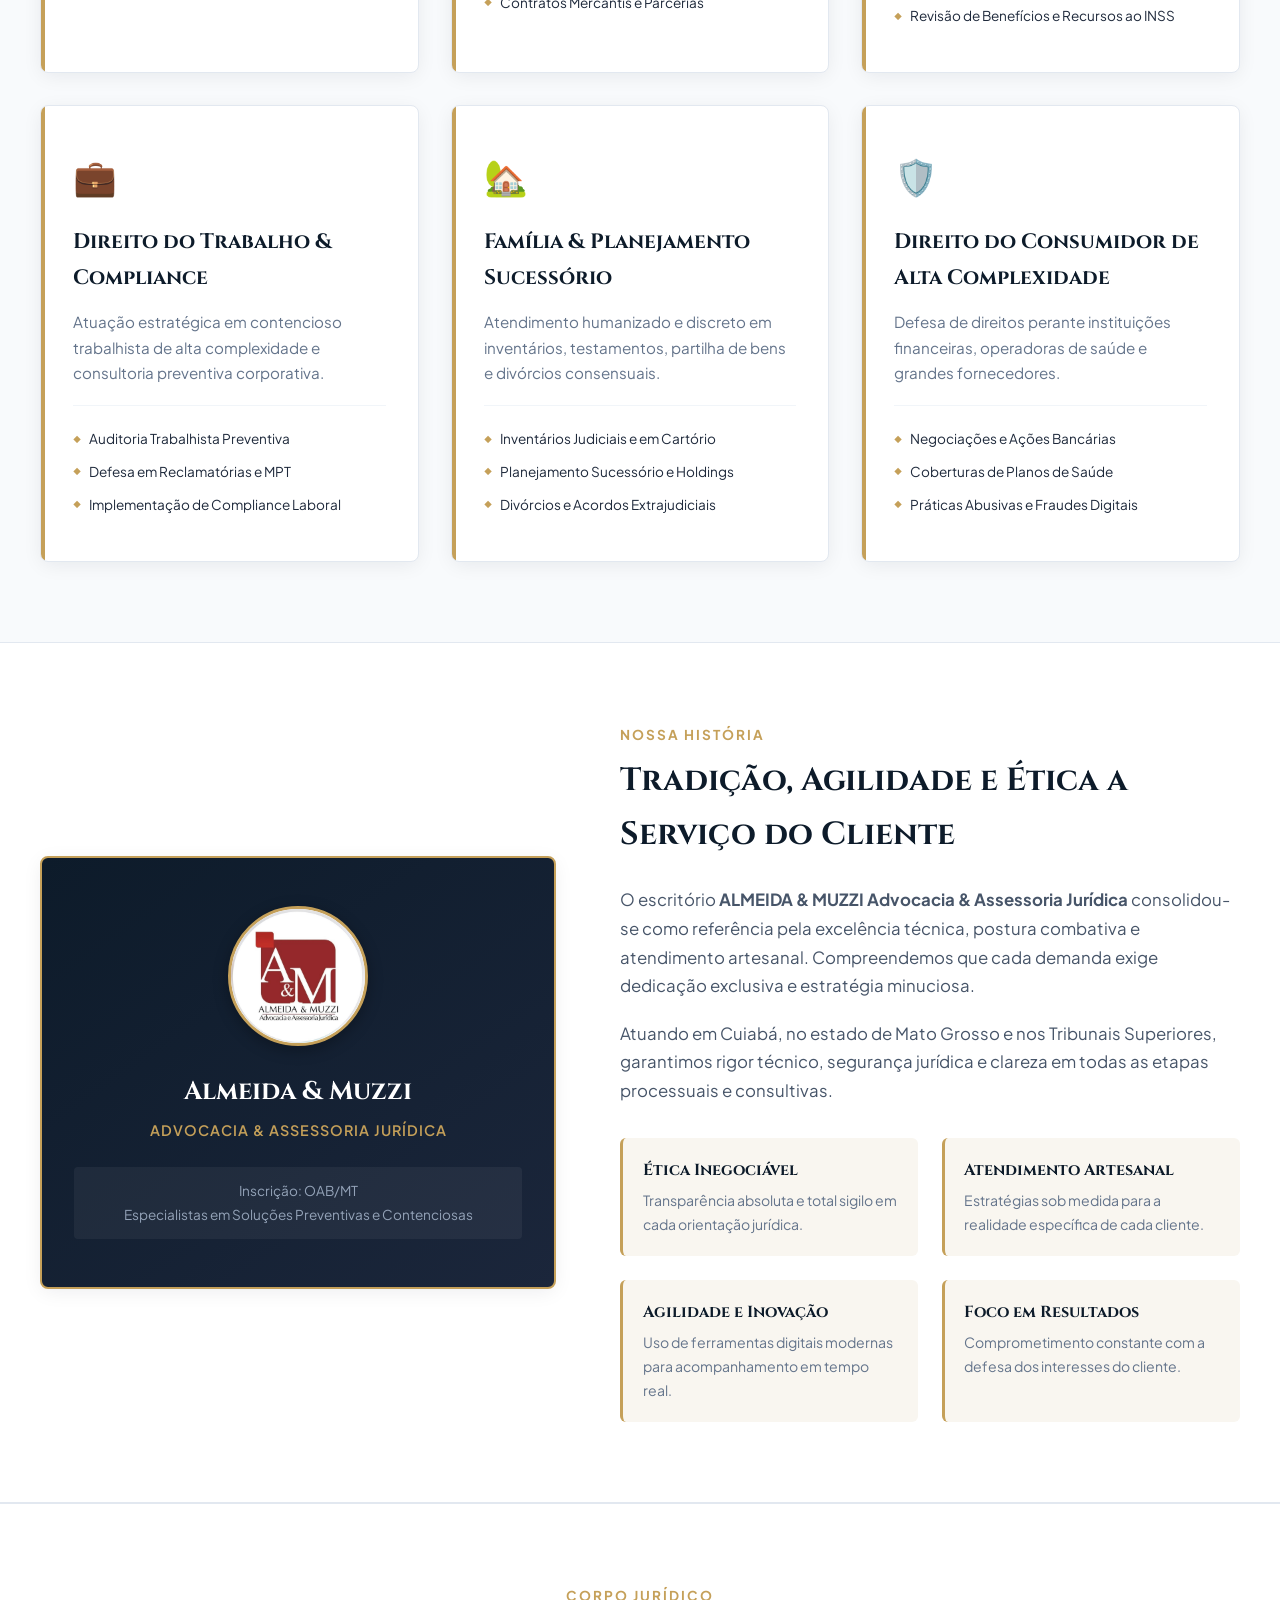
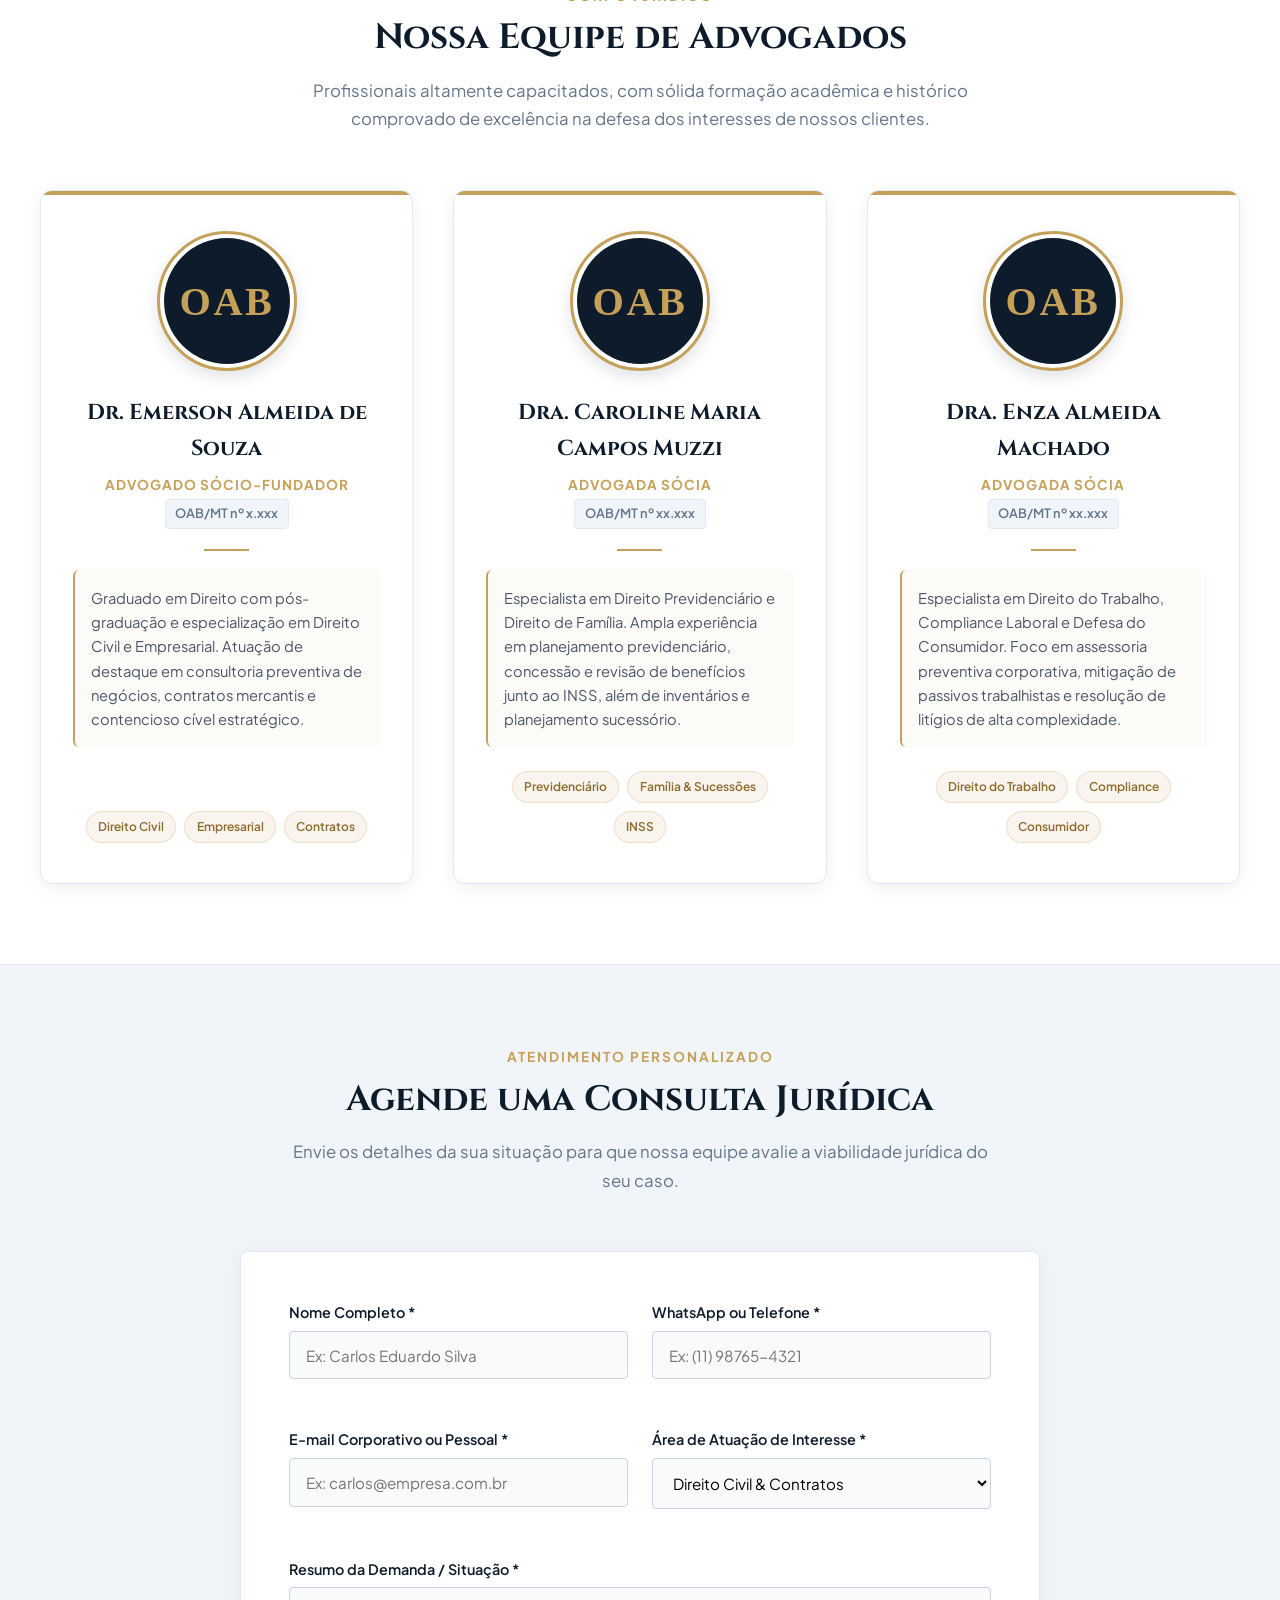
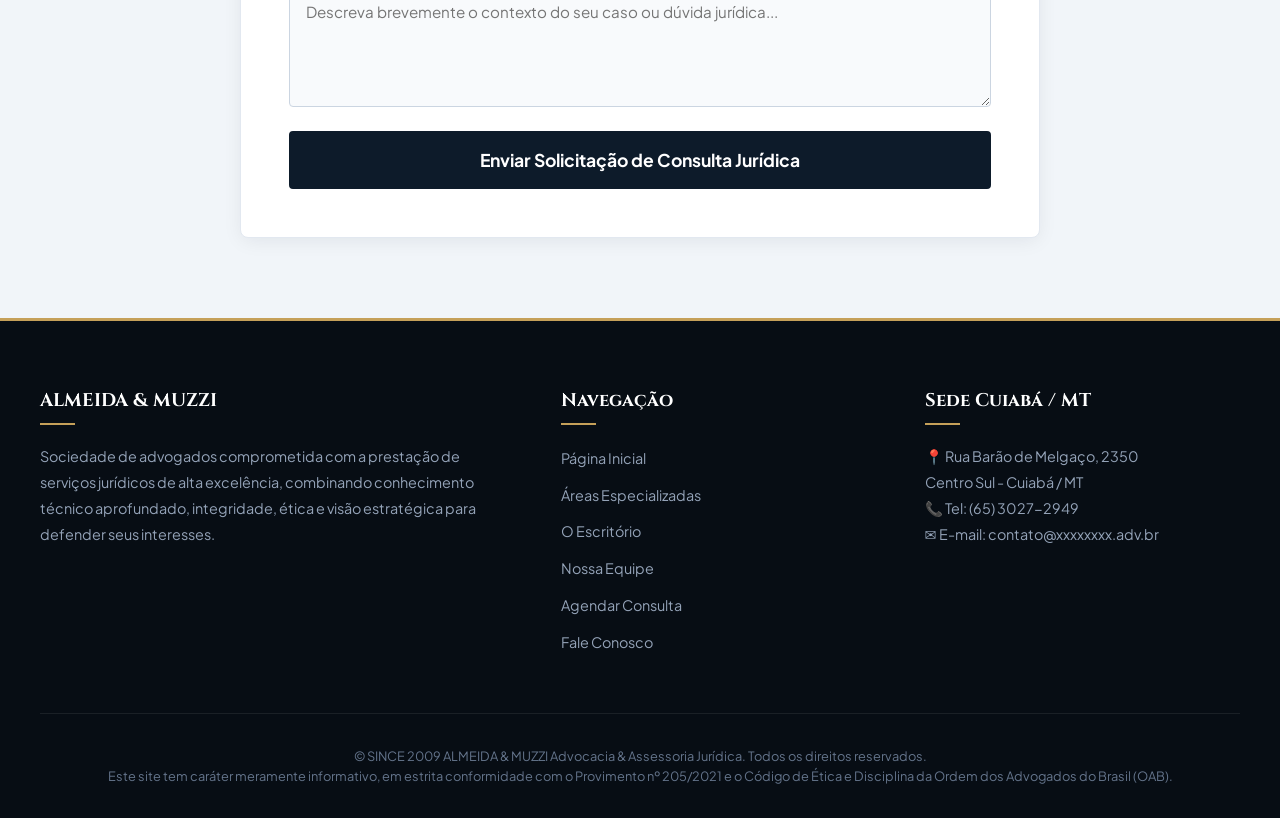
==== commit 6946c1c2: "alterei as fotos e os numeros da OAB" ====
--- a/index.html
+++ b/index.html
@@ -253,12 +253,12 @@
                     <!-- Profissional 1 -->
                     <article class="card-membro">
                         <div class="moldura-foto-membro">
-                            <img src="image/equipe-1.png" alt="Foto do Dr. Hermes Pamplona" class="foto-membro">
+                            <img src="image/oab.svg" alt="OAB" class="foto-membro">
                         </div>
                         <div class="info-membro">
                             <h3>Dr. Emerson Almeida de Souza</h3>
                             <p class="cargo-membro">Advogado Sócio-Fundador</p>
-                            <span class="oab-membro">OAB/MT nº 6.387</span>
+                            <span class="oab-membro">OAB/MT nº x.xxx</span>
                             <div class="divisor-membro"></div>
                             <p class="curriculo-membro">
                                 Graduado em Direito com pós-graduação e especialização em Direito Civil e Empresarial. Atuação de destaque em consultoria preventiva de negócios, contratos mercantis e contencioso cível estratégico.
@@ -274,12 +274,12 @@
                     <!-- Profissional 2 -->
                     <article class="card-membro">
                         <div class="moldura-foto-membro">
-                            <img src="image/equipe-2.png" alt="Foto da Dra. [Nome da Advogada]" class="foto-membro">
+                            <img src="image/oab.svg" alt="OAB" class="foto-membro">
                         </div>
                         <div class="info-membro">
                             <h3>Dra. Caroline Maria Campos Muzzi</h3>
                             <p class="cargo-membro">Advogada Sócia</p>
-                            <span class="oab-membro">OAB/MT nº 13.160</span>
+                            <span class="oab-membro">OAB/MT nº xx.xxx</span>
                             <div class="divisor-membro"></div>
                             <p class="curriculo-membro">
                                 Especialista em Direito Previdenciário e Direito de Família. Ampla experiência em planejamento previdenciário, concessão e revisão de benefícios junto ao INSS, além de inventários e planejamento sucessório.
@@ -295,12 +295,12 @@
                     <!-- Profissional 3 -->
                     <article class="card-membro">
                         <div class="moldura-foto-membro">
-                            <img src="image/equipe-3.png" alt="Foto da Dra. [Nome da Advogada]" class="foto-membro">
+                            <img src="image/oab.svg" alt="OAB" class="foto-membro">
                         </div>
                         <div class="info-membro">
                             <h3>Dra. Enza Almeida Machado</h3>
                             <p class="cargo-membro">Advogada Sócia</p>
-                            <span class="oab-membro">OAB/MT nº 34.923</span>
+                            <span class="oab-membro">OAB/MT nº xx.xxx</span>
                             <div class="divisor-membro"></div>
                             <p class="curriculo-membro">
                                 Especialista em Direito do Trabalho, Compliance Laboral e Defesa do Consumidor. Foco em assessoria preventiva corporativa, mitigação de passivos trabalhistas e resolução de litígios de alta complexidade.
